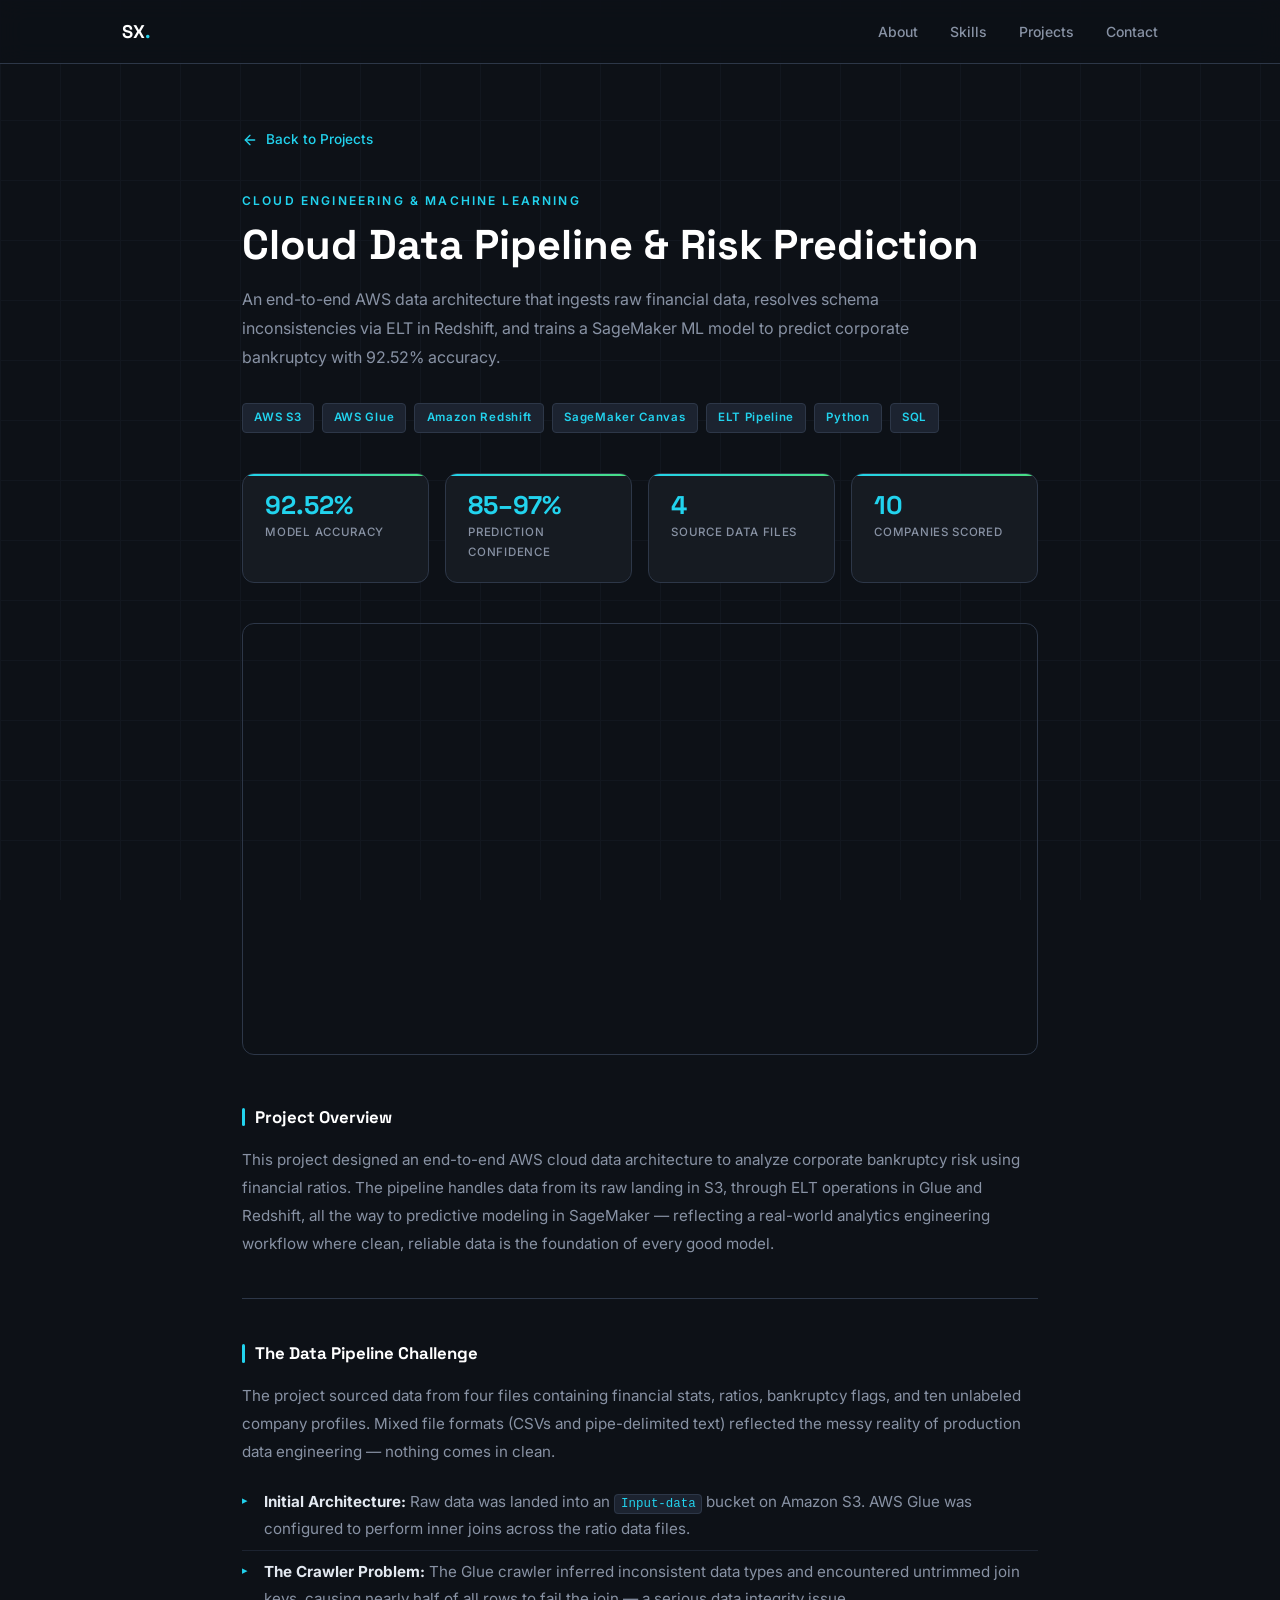
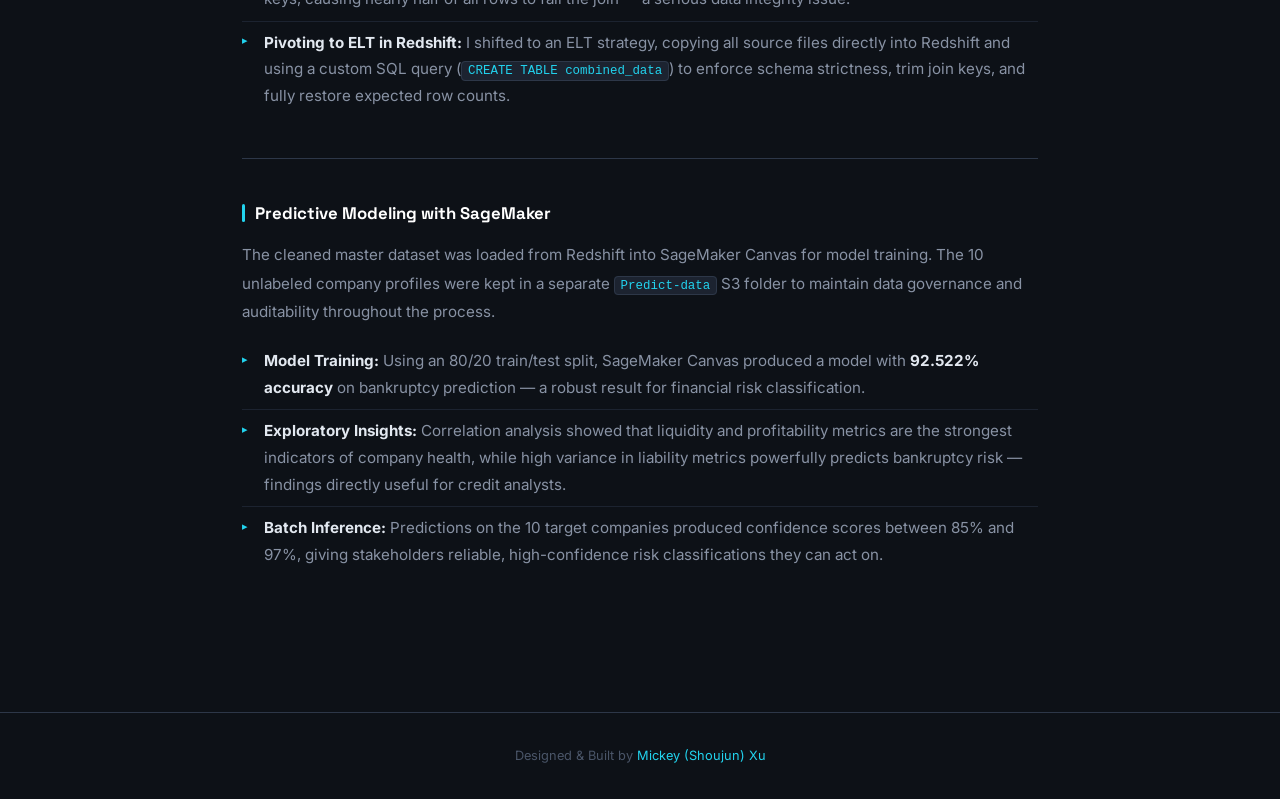
==== cloud-pipeline.html @ ebb6d23f "Add files via upload" ====
<!DOCTYPE html>
<html lang="en">
<head>
  <meta charset="UTF-8" />
  <meta name="viewport" content="width=device-width, initial-scale=1.0" />
  <title>Cloud Data Pipeline & Risk Prediction | Mickey Xu</title>
  <meta name="description" content="End-to-end AWS cloud data pipeline and bankruptcy prediction ML model — 92.52% accuracy." />
  <link rel="preconnect" href="https://fonts.googleapis.com" />
  <link rel="preconnect" href="https://fonts.gstatic.com" crossorigin />
  <link href="https://fonts.googleapis.com/css2?family=Inter:wght@300;400;500;600;700&family=Space+Grotesk:wght@400;600;700&display=swap" rel="stylesheet" />
  <style>
    *, *::before, *::after { box-sizing: border-box; margin: 0; padding: 0; }
    :root {
      --bg: #0d1117; --surface: #161b22; --surface2: #1c2330;
      --border: #2d3748; --cyan: #22d3ee; --cyan-dim: #0891b2;
      --cyan-glow: rgba(34,211,238,0.12); --green: #4ade80;
      --text: #e2e8f0; --text-muted: #8892a4; --text-dim: #4a5568; --white: #ffffff;
    }
    html { scroll-behavior: smooth; }
    body { font-family: 'Inter', sans-serif; background: var(--bg); color: var(--text); line-height: 1.7; overflow-x: hidden; }
    a { color: inherit; text-decoration: none; }
    ul { list-style: none; }
    ::-webkit-scrollbar { width: 6px; }
    ::-webkit-scrollbar-track { background: var(--bg); }
    ::-webkit-scrollbar-thumb { background: var(--cyan-dim); border-radius: 3px; }
    .container { max-width: 860px; margin: 0 auto; padding: 0 2rem; }
    body::before {
      content: ''; position: fixed; inset: 0;
      background-image: linear-gradient(var(--border) 1px, transparent 1px), linear-gradient(90deg, var(--border) 1px, transparent 1px);
      background-size: 60px 60px; opacity: 0.18; pointer-events: none; z-index: 0;
    }
    body > * { position: relative; z-index: 1; }
    .navbar { position: fixed; top: 0; left: 0; right: 0; z-index: 100; padding: 1rem 0; background: rgba(13,17,23,0.92); backdrop-filter: blur(12px); border-bottom: 1px solid var(--border); }
    .nav-inner { max-width: 1100px; margin: 0 auto; padding: 0 2rem; display: flex; align-items: center; justify-content: space-between; }
    .logo { font-family: 'Space Grotesk', sans-serif; font-size: 1.15rem; font-weight: 700; color: var(--white); }
    .logo span { color: var(--cyan); }
    .nav-links { display: flex; gap: 2rem; align-items: center; }
    .nav-links a { font-size: 0.875rem; font-weight: 500; color: var(--text-muted); transition: color 0.2s; }
    .nav-links a:hover { color: var(--cyan); }
    .page { padding: 8rem 0 6rem; }
    .back-link { display: inline-flex; align-items: center; gap: 0.5rem; color: var(--cyan); font-size: 0.85rem; font-weight: 500; margin-bottom: 2.5rem; transition: gap 0.2s; }
    .back-link:hover { gap: 0.8rem; }
    .proj-eyebrow { font-size: 0.75rem; font-weight: 600; letter-spacing: 0.18em; text-transform: uppercase; color: var(--cyan); margin-bottom: 0.6rem; }
    .proj-title { font-family: 'Space Grotesk', sans-serif; font-size: clamp(1.8rem, 4vw, 2.6rem); font-weight: 700; color: var(--white); line-height: 1.15; margin-bottom: 1rem; }
    .proj-subtitle { color: var(--text-muted); font-size: 1rem; margin-bottom: 2rem; line-height: 1.8; max-width: 680px; }
    .tech-row { display: flex; flex-wrap: wrap; gap: 0.5rem; margin-bottom: 2.5rem; }
    .tech-chip { font-size: 0.72rem; padding: 0.25rem 0.7rem; border-radius: 4px; background: var(--surface2); border: 1px solid var(--border); color: var(--cyan); font-weight: 600; letter-spacing: 0.06em; }
    .stats-row { display: grid; grid-template-columns: repeat(auto-fit, minmax(160px, 1fr)); gap: 1rem; margin-bottom: 2.5rem; }
    .stat-card { background: var(--surface); border: 1px solid var(--border); border-radius: 12px; padding: 1.2rem 1.4rem; position: relative; overflow: hidden; }
    .stat-card::after { content: ''; position: absolute; top: 0; left: 0; right: 0; height: 2px; background: linear-gradient(90deg, var(--cyan), var(--green)); }
    .stat-value { font-family: 'Space Grotesk', sans-serif; font-size: 1.6rem; font-weight: 700; color: var(--cyan); line-height: 1; margin-bottom: 0.3rem; }
    .stat-label { font-size: 0.72rem; color: var(--text-muted); font-weight: 500; text-transform: uppercase; letter-spacing: 0.06em; }
    .video-wrap { border-radius: 12px; overflow: hidden; border: 1px solid var(--border); margin-bottom: 3rem; }
    .video-wrap iframe { display: block; width: 100%; height: 430px; }
    .proj-section { margin-bottom: 2.5rem; }
    .proj-section-title { font-family: 'Space Grotesk', sans-serif; font-size: 1.05rem; font-weight: 700; color: var(--white); margin-bottom: 0.9rem; display: flex; align-items: center; gap: 0.6rem; }
    .proj-section-title::before { content: ''; display: inline-block; width: 3px; height: 1.1em; background: var(--cyan); border-radius: 2px; }
    .proj-section p { color: var(--text-muted); font-size: 0.95rem; line-height: 1.85; margin-bottom: 0.9rem; }
    .proj-section p strong { color: var(--text); }
    .proj-list { padding-left: 0; margin-top: 0.6rem; }
    .proj-list li { color: var(--text-muted); font-size: 0.95rem; padding: 0.5rem 0 0.5rem 1.4rem; position: relative; line-height: 1.75; border-bottom: 1px solid var(--surface2); }
    .proj-list li:last-child { border-bottom: none; }
    .proj-list li::before { content: '▸'; position: absolute; left: 0; color: var(--cyan); font-size: 0.7rem; top: 0.62rem; }
    .proj-list li strong { color: var(--text); }
    code { font-family: monospace; font-size: 0.82em; background: var(--surface2); padding: 0.15em 0.45em; border-radius: 4px; border: 1px solid var(--border); color: var(--cyan); }
    .divider { border: none; border-top: 1px solid var(--border); margin: 2.5rem 0; }
    footer { padding: 2rem 0; border-top: 1px solid var(--border); text-align: center; }
    .footer-credit { font-size: 0.8rem; color: var(--text-dim); }
    .footer-credit span { color: var(--cyan); }
    @media (max-width: 640px) { .video-wrap iframe { height: 220px; } .stats-row { grid-template-columns: 1fr 1fr; } }
  </style>
</head>
<body>

  <nav class="navbar">
    <div class="nav-inner">
      <a href="index.html" class="logo">SX<span>.</span></a>
      <ul class="nav-links">
        <li><a href="index.html#about">About</a></li>
        <li><a href="index.html#skills">Skills</a></li>
        <li><a href="index.html#projects">Projects</a></li>
        <li><a href="index.html#contact">Contact</a></li>
      </ul>
    </div>
  </nav>

  <main class="page">
    <div class="container">

      <a href="index.html#projects" class="back-link">
        <svg width="16" height="16" viewBox="0 0 24 24" fill="none" stroke="currentColor" stroke-width="2" stroke-linecap="round" stroke-linejoin="round"><line x1="19" y1="12" x2="5" y2="12"></line><polyline points="12 19 5 12 12 5"></polyline></svg>
        Back to Projects
      </a>

      <p class="proj-eyebrow">Cloud Engineering &amp; Machine Learning</p>
      <h1 class="proj-title">Cloud Data Pipeline &amp; Risk Prediction</h1>
      <p class="proj-subtitle">An end-to-end AWS data architecture that ingests raw financial data, resolves schema inconsistencies via ELT in Redshift, and trains a SageMaker ML model to predict corporate bankruptcy with 92.52% accuracy.</p>

      <div class="tech-row">
        <span class="tech-chip">AWS S3</span>
        <span class="tech-chip">AWS Glue</span>
        <span class="tech-chip">Amazon Redshift</span>
        <span class="tech-chip">SageMaker Canvas</span>
        <span class="tech-chip">ELT Pipeline</span>
        <span class="tech-chip">Python</span>
        <span class="tech-chip">SQL</span>
      </div>

      <div class="stats-row">
        <div class="stat-card">
          <div class="stat-value">92.52%</div>
          <div class="stat-label">Model Accuracy</div>
        </div>
        <div class="stat-card">
          <div class="stat-value">85–97%</div>
          <div class="stat-label">Prediction Confidence</div>
        </div>
        <div class="stat-card">
          <div class="stat-value">4</div>
          <div class="stat-label">Source Data Files</div>
        </div>
        <div class="stat-card">
          <div class="stat-value">10</div>
          <div class="stat-label">Companies Scored</div>
        </div>
      </div>

      <div class="video-wrap">
        <iframe src="https://www.youtube.com/embed/1u9hq6f0q9c" title="Cloud Data Pipeline Demo" frameborder="0" allow="accelerometer; autoplay; clipboard-write; encrypted-media; gyroscope; picture-in-picture; web-share" allowfullscreen></iframe>
      </div>

      <div class="proj-section">
        <h2 class="proj-section-title">Project Overview</h2>
        <p>This project designed an end-to-end AWS cloud data architecture to analyze corporate bankruptcy risk using financial ratios. The pipeline handles data from its raw landing in S3, through ELT operations in Glue and Redshift, all the way to predictive modeling in SageMaker — reflecting a real-world analytics engineering workflow where clean, reliable data is the foundation of every good model.</p>
      </div>

      <hr class="divider" />

      <div class="proj-section">
        <h2 class="proj-section-title">The Data Pipeline Challenge</h2>
        <p>The project sourced data from four files containing financial stats, ratios, bankruptcy flags, and ten unlabeled company profiles. Mixed file formats (CSVs and pipe-delimited text) reflected the messy reality of production data engineering — nothing comes in clean.</p>
        <ul class="proj-list">
          <li><strong>Initial Architecture:</strong> Raw data was landed into an <code>Input-data</code> bucket on Amazon S3. AWS Glue was configured to perform inner joins across the ratio data files.</li>
          <li><strong>The Crawler Problem:</strong> The Glue crawler inferred inconsistent data types and encountered untrimmed join keys, causing nearly half of all rows to fail the join — a serious data integrity issue.</li>
          <li><strong>Pivoting to ELT in Redshift:</strong> I shifted to an ELT strategy, copying all source files directly into Redshift and using a custom SQL query (<code>CREATE TABLE combined_data</code>) to enforce schema strictness, trim join keys, and fully restore expected row counts.</li>
        </ul>
      </div>

      <hr class="divider" />

      <div class="proj-section">
        <h2 class="proj-section-title">Predictive Modeling with SageMaker</h2>
        <p>The cleaned master dataset was loaded from Redshift into SageMaker Canvas for model training. The 10 unlabeled company profiles were kept in a separate <code>Predict-data</code> S3 folder to maintain data governance and auditability throughout the process.</p>
        <ul class="proj-list">
          <li><strong>Model Training:</strong> Using an 80/20 train/test split, SageMaker Canvas produced a model with <strong>92.522% accuracy</strong> on bankruptcy prediction — a robust result for financial risk classification.</li>
          <li><strong>Exploratory Insights:</strong> Correlation analysis showed that liquidity and profitability metrics are the strongest indicators of company health, while high variance in liability metrics powerfully predicts bankruptcy risk — findings directly useful for credit analysts.</li>
          <li><strong>Batch Inference:</strong> Predictions on the 10 target companies produced confidence scores between 85% and 97%, giving stakeholders reliable, high-confidence risk classifications they can act on.</li>
        </ul>
      </div>

    </div>
  </main>

  <footer>
    <div class="footer-credit">Designed &amp; Built by <span>Mickey (Shoujun) Xu</span></div>
  </footer>

</body>
</html>
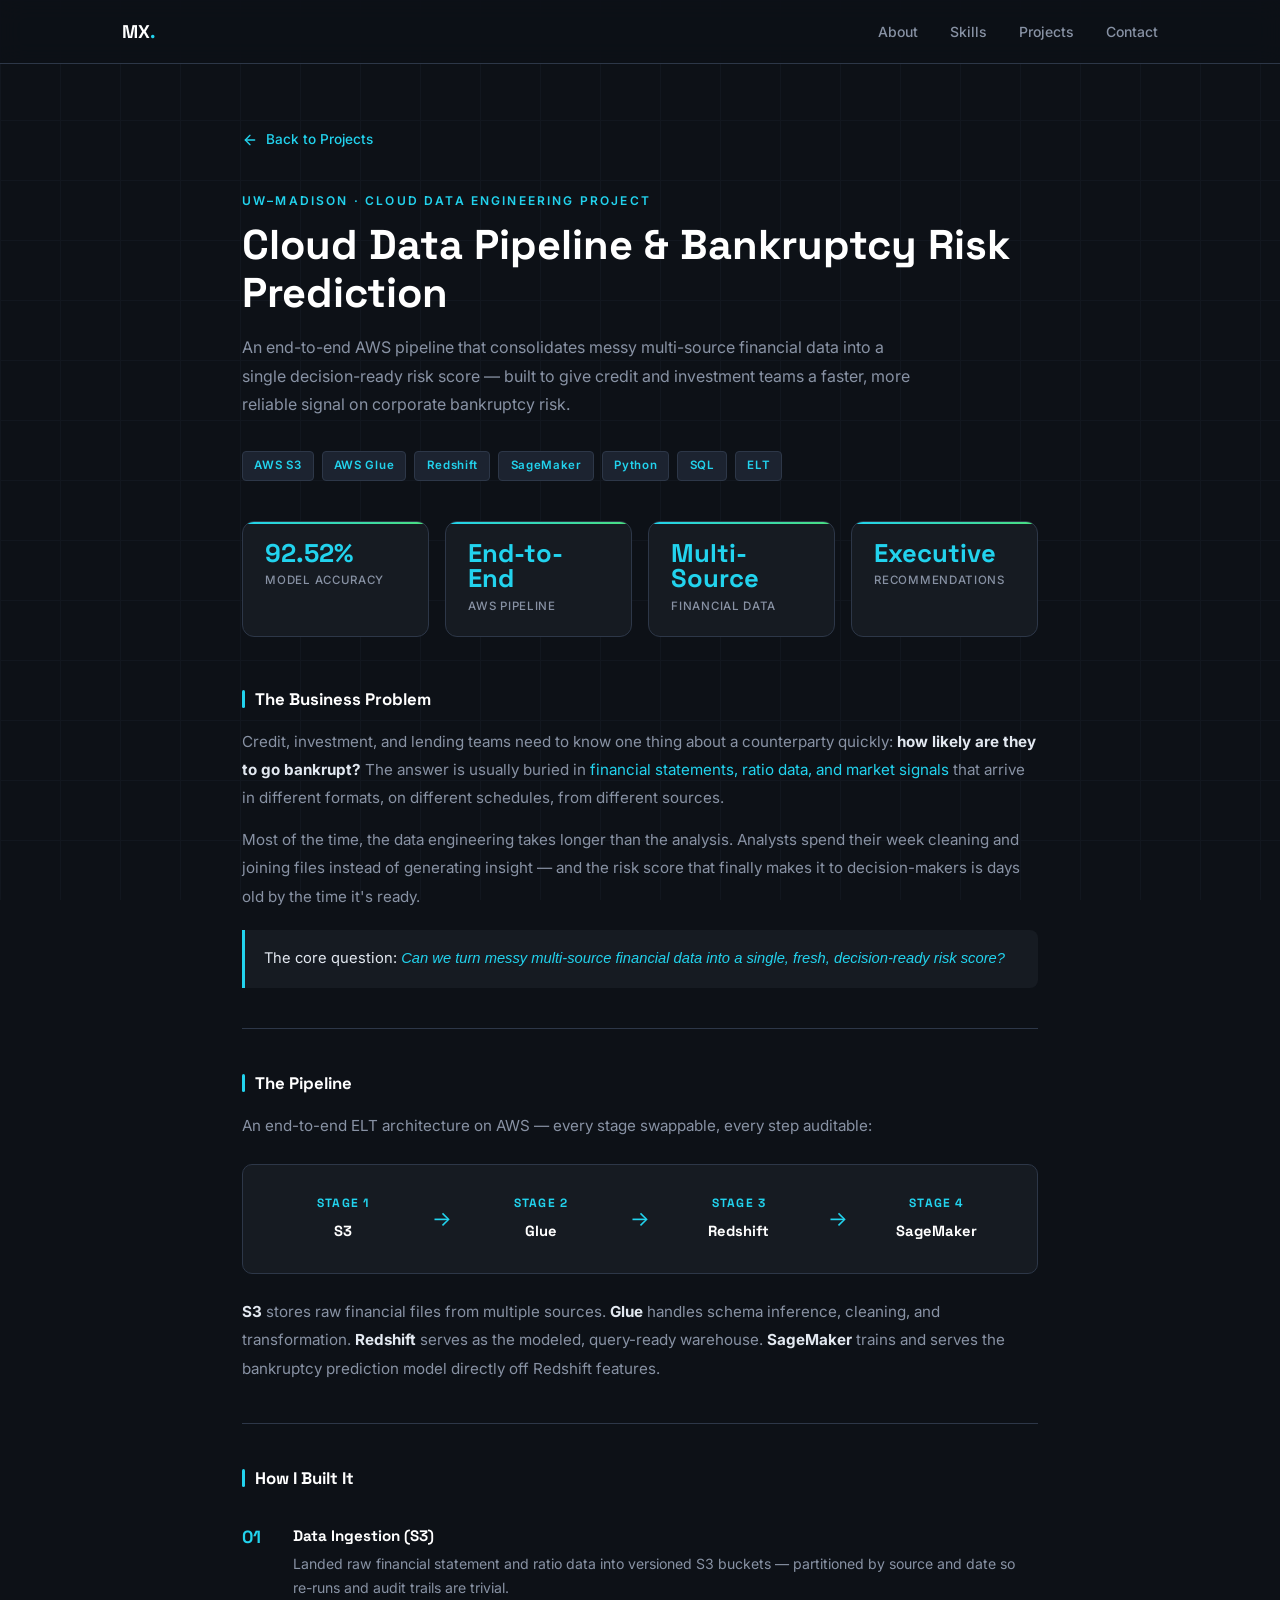
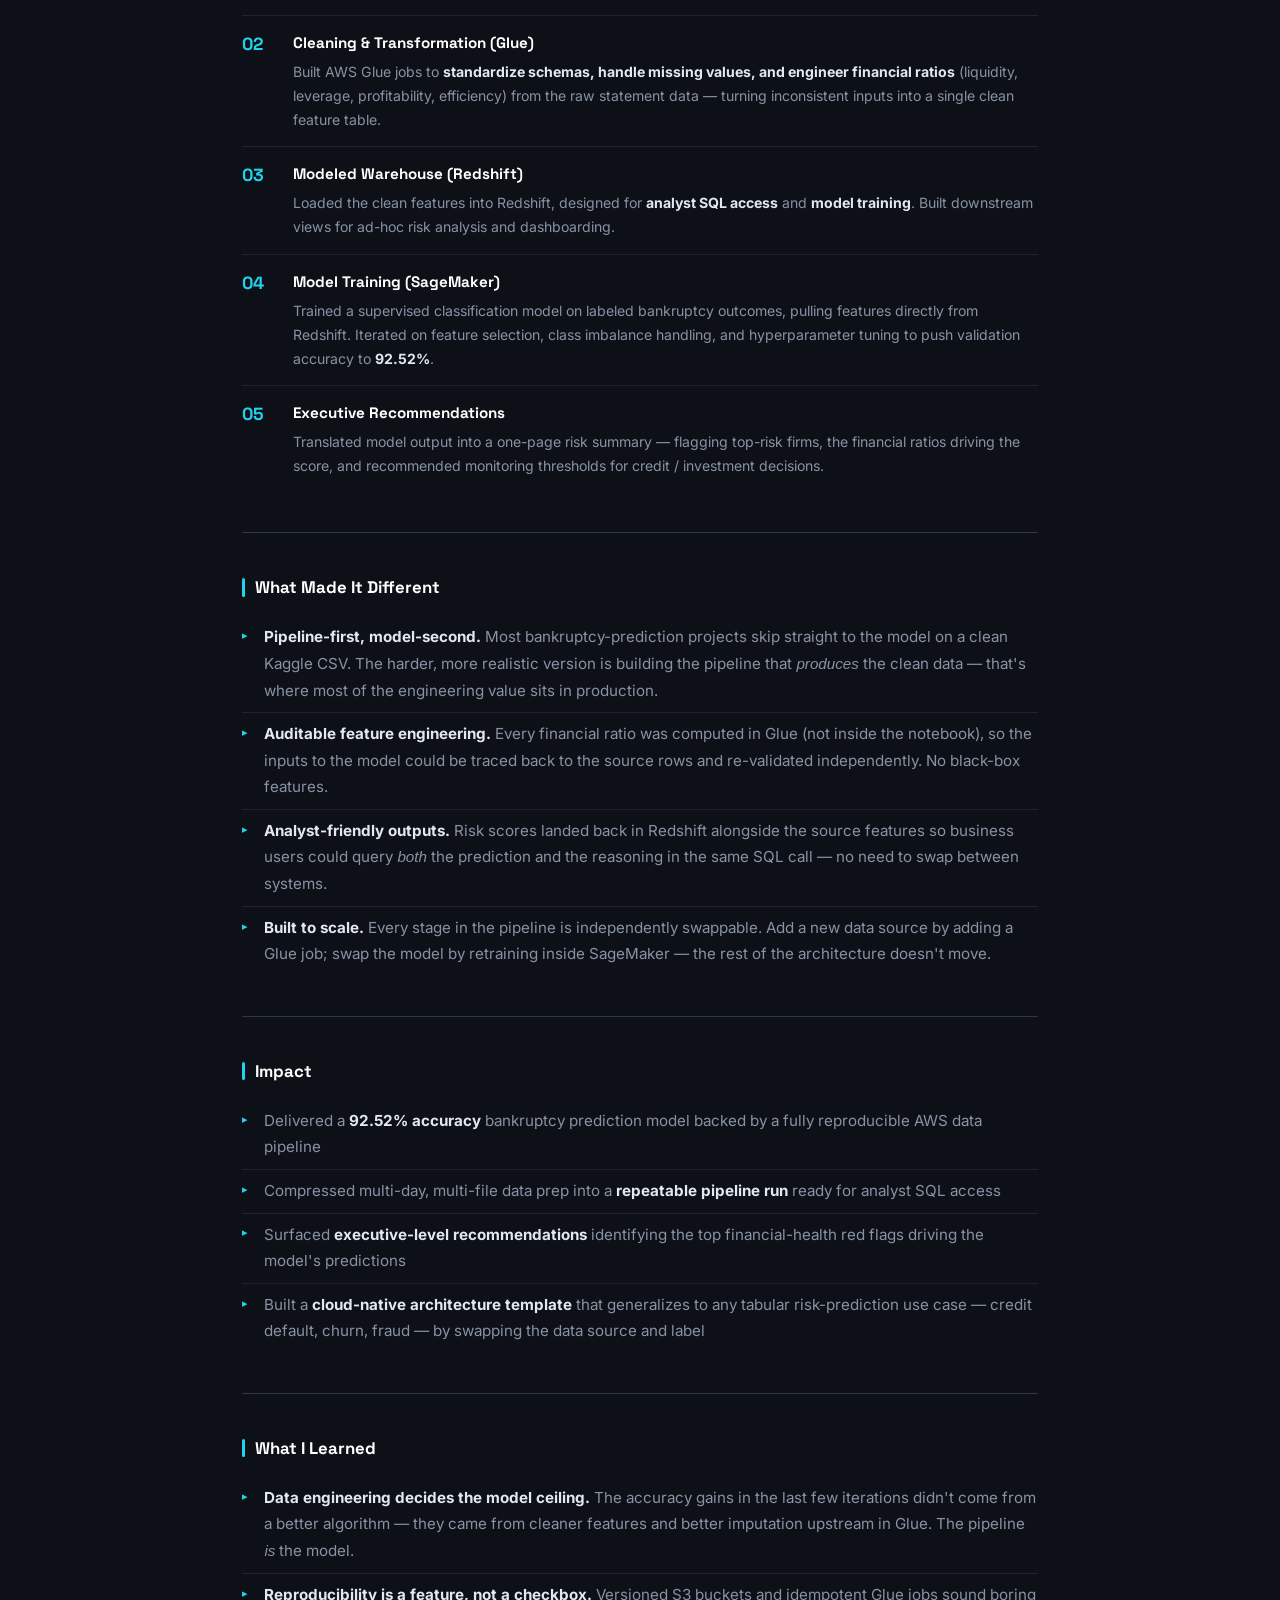
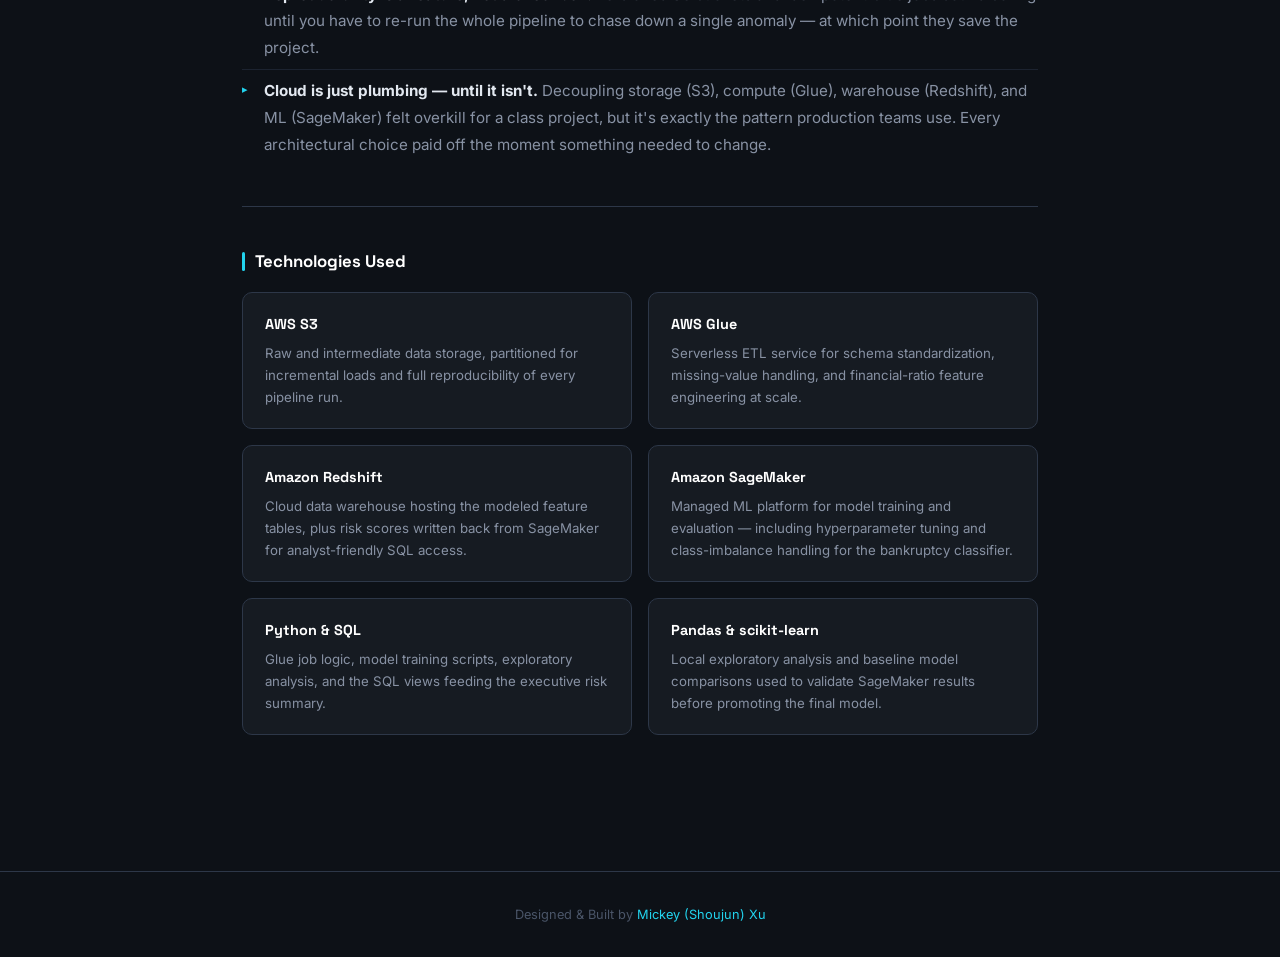
==== commit b67d4c66: "Add files via upload" ====
--- a/cloud-pipeline.html
+++ b/cloud-pipeline.html
@@ -3,8 +3,8 @@
 <head>
   <meta charset="UTF-8" />
   <meta name="viewport" content="width=device-width, initial-scale=1.0" />
-  <title>Cloud Data Pipeline & Risk Prediction | Mickey Xu</title>
-  <meta name="description" content="End-to-end AWS cloud data pipeline and bankruptcy prediction ML model — 92.52% accuracy." />
+  <title>Cloud Data Pipeline &amp; Bankruptcy Prediction | Mickey Xu</title>
+  <meta name="description" content="End-to-end AWS ELT pipeline (S3 → Glue → Redshift → SageMaker) feeding a corporate bankruptcy prediction model with 92.52% accuracy — built to consolidate messy multi-source financial data into a single decision-ready risk score." />
   <link rel="preconnect" href="https://fonts.googleapis.com" />
   <link rel="preconnect" href="https://fonts.gstatic.com" crossorigin />
   <link href="https://fonts.googleapis.com/css2?family=Inter:wght@300;400;500;600;700&family=Space+Grotesk:wght@400;600;700&display=swap" rel="stylesheet" />
@@ -45,36 +45,61 @@
     .proj-subtitle { color: var(--text-muted); font-size: 1rem; margin-bottom: 2rem; line-height: 1.8; max-width: 680px; }
     .tech-row { display: flex; flex-wrap: wrap; gap: 0.5rem; margin-bottom: 2.5rem; }
     .tech-chip { font-size: 0.72rem; padding: 0.25rem 0.7rem; border-radius: 4px; background: var(--surface2); border: 1px solid var(--border); color: var(--cyan); font-weight: 600; letter-spacing: 0.06em; }
-    .stats-row { display: grid; grid-template-columns: repeat(auto-fit, minmax(160px, 1fr)); gap: 1rem; margin-bottom: 2.5rem; }
+    .stats-row { display: grid; grid-template-columns: repeat(auto-fit, minmax(160px, 1fr)); gap: 1rem; margin-bottom: 3rem; }
     .stat-card { background: var(--surface); border: 1px solid var(--border); border-radius: 12px; padding: 1.2rem 1.4rem; position: relative; overflow: hidden; }
     .stat-card::after { content: ''; position: absolute; top: 0; left: 0; right: 0; height: 2px; background: linear-gradient(90deg, var(--cyan), var(--green)); }
     .stat-value { font-family: 'Space Grotesk', sans-serif; font-size: 1.6rem; font-weight: 700; color: var(--cyan); line-height: 1; margin-bottom: 0.3rem; }
     .stat-label { font-size: 0.72rem; color: var(--text-muted); font-weight: 500; text-transform: uppercase; letter-spacing: 0.06em; }
-    .video-wrap { border-radius: 12px; overflow: hidden; border: 1px solid var(--border); margin-bottom: 3rem; }
-    .video-wrap iframe { display: block; width: 100%; height: 430px; }
     .proj-section { margin-bottom: 2.5rem; }
     .proj-section-title { font-family: 'Space Grotesk', sans-serif; font-size: 1.05rem; font-weight: 700; color: var(--white); margin-bottom: 0.9rem; display: flex; align-items: center; gap: 0.6rem; }
     .proj-section-title::before { content: ''; display: inline-block; width: 3px; height: 1.1em; background: var(--cyan); border-radius: 2px; }
     .proj-section p { color: var(--text-muted); font-size: 0.95rem; line-height: 1.85; margin-bottom: 0.9rem; }
     .proj-section p strong { color: var(--text); }
+    .proj-section p em { color: var(--cyan); font-style: normal; }
     .proj-list { padding-left: 0; margin-top: 0.6rem; }
     .proj-list li { color: var(--text-muted); font-size: 0.95rem; padding: 0.5rem 0 0.5rem 1.4rem; position: relative; line-height: 1.75; border-bottom: 1px solid var(--surface2); }
     .proj-list li:last-child { border-bottom: none; }
     .proj-list li::before { content: '▸'; position: absolute; left: 0; color: var(--cyan); font-size: 0.7rem; top: 0.62rem; }
     .proj-list li strong { color: var(--text); }
-    code { font-family: monospace; font-size: 0.82em; background: var(--surface2); padding: 0.15em 0.45em; border-radius: 4px; border: 1px solid var(--border); color: var(--cyan); }
+    .data-cards { display: grid; grid-template-columns: repeat(auto-fit, minmax(220px, 1fr)); gap: 1rem; margin-top: 1rem; }
+    .data-card { background: var(--surface); border: 1px solid var(--border); border-radius: 10px; padding: 1.2rem; }
+    .data-card-title { font-family: 'Space Grotesk', sans-serif; font-size: 0.8rem; font-weight: 700; color: var(--cyan); text-transform: uppercase; letter-spacing: 0.08em; margin-bottom: 0.5rem; }
+    .data-card-desc { font-size: 0.83rem; color: var(--text-muted); line-height: 1.65; }
+    .tech-cards { display: grid; grid-template-columns: 1fr 1fr; gap: 1rem; margin-top: 1rem; }
+    .tech-card { background: var(--surface); border: 1px solid var(--border); border-radius: 10px; padding: 1.2rem 1.4rem; }
+    .tech-card-name { font-family: 'Space Grotesk', sans-serif; font-weight: 700; color: var(--white); font-size: 0.9rem; margin-bottom: 0.4rem; }
+    .tech-card-desc { font-size: 0.83rem; color: var(--text-muted); line-height: 1.65; }
+    .flow-steps { margin-top: 1rem; }
+    .flow-step { display: grid; grid-template-columns: 2.2rem 1fr; gap: 1rem; padding: 0.9rem 0; border-bottom: 1px solid var(--surface2); }
+    .flow-step:last-child { border-bottom: none; }
+    .flow-num { font-family: 'Space Grotesk', sans-serif; font-size: 1.1rem; font-weight: 700; color: var(--cyan); }
+    .flow-body h4 { font-family: 'Space Grotesk', sans-serif; font-size: 0.95rem; font-weight: 700; color: var(--white); margin-bottom: 0.25rem; }
+    .flow-body p { font-size: 0.88rem; color: var(--text-muted); line-height: 1.7; margin: 0; }
+    .callout { border-left: 3px solid var(--cyan); background: var(--surface); padding: 1rem 1.2rem; border-radius: 0 8px 8px 0; margin: 1.2rem 0; }
+    .callout p { font-size: 0.92rem; color: var(--text); margin: 0; line-height: 1.75; }
+    .callout p em { color: var(--cyan); font-style: italic; }
+    /* Pipeline diagram */
+    .pipeline { display: flex; align-items: center; justify-content: space-between; flex-wrap: wrap; gap: 0.5rem; margin: 1.5rem 0; padding: 1.2rem; background: var(--surface); border: 1px solid var(--border); border-radius: 10px; }
+    .pipeline-stage { flex: 1; min-width: 110px; text-align: center; padding: 0.6rem 0.4rem; }
+    .pipeline-icon { font-family: 'Space Grotesk', sans-serif; font-size: 0.75rem; font-weight: 700; color: var(--cyan); letter-spacing: 0.1em; text-transform: uppercase; margin-bottom: 0.35rem; }
+    .pipeline-name { font-family: 'Space Grotesk', sans-serif; font-weight: 700; color: var(--white); font-size: 0.92rem; }
+    .pipeline-arrow { color: var(--cyan); font-size: 1.3rem; flex: 0 0 auto; }
+    @media (max-width: 640px) {
+      .pipeline { flex-direction: column; }
+      .pipeline-arrow { transform: rotate(90deg); }
+    }
     .divider { border: none; border-top: 1px solid var(--border); margin: 2.5rem 0; }
     footer { padding: 2rem 0; border-top: 1px solid var(--border); text-align: center; }
     .footer-credit { font-size: 0.8rem; color: var(--text-dim); }
     .footer-credit span { color: var(--cyan); }
-    @media (max-width: 640px) { .video-wrap iframe { height: 220px; } .stats-row { grid-template-columns: 1fr 1fr; } }
+    @media (max-width: 640px) { .tech-cards { grid-template-columns: 1fr; } }
   </style>
 </head>
 <body>
 
   <nav class="navbar">
     <div class="nav-inner">
-      <a href="index.html" class="logo">SX<span>.</span></a>
+      <a href="index.html" class="logo">MX<span>.</span></a>
       <ul class="nav-links">
         <li><a href="index.html#about">About</a></li>
         <li><a href="index.html#skills">Skills</a></li>
@@ -92,18 +117,18 @@
         Back to Projects
       </a>
 
-      <p class="proj-eyebrow">Cloud Engineering &amp; Machine Learning</p>
-      <h1 class="proj-title">Cloud Data Pipeline &amp; Risk Prediction</h1>
-      <p class="proj-subtitle">An end-to-end AWS data architecture that ingests raw financial data, resolves schema inconsistencies via ELT in Redshift, and trains a SageMaker ML model to predict corporate bankruptcy with 92.52% accuracy.</p>
+      <p class="proj-eyebrow">UW–Madison · Cloud Data Engineering Project</p>
+      <h1 class="proj-title">Cloud Data Pipeline &amp; Bankruptcy Risk Prediction</h1>
+      <p class="proj-subtitle">An end-to-end AWS pipeline that consolidates messy multi-source financial data into a single decision-ready risk score — built to give credit and investment teams a faster, more reliable signal on corporate bankruptcy risk.</p>
 
       <div class="tech-row">
         <span class="tech-chip">AWS S3</span>
         <span class="tech-chip">AWS Glue</span>
-        <span class="tech-chip">Amazon Redshift</span>
-        <span class="tech-chip">SageMaker Canvas</span>
-        <span class="tech-chip">ELT Pipeline</span>
+        <span class="tech-chip">Redshift</span>
+        <span class="tech-chip">SageMaker</span>
         <span class="tech-chip">Python</span>
         <span class="tech-chip">SQL</span>
+        <span class="tech-chip">ELT</span>
       </div>
 
       <div class="stats-row">
@@ -112,50 +137,165 @@
           <div class="stat-label">Model Accuracy</div>
         </div>
         <div class="stat-card">
-          <div class="stat-value">85–97%</div>
-          <div class="stat-label">Prediction Confidence</div>
+          <div class="stat-value">End-to-End</div>
+          <div class="stat-label">AWS Pipeline</div>
         </div>
         <div class="stat-card">
-          <div class="stat-value">4</div>
-          <div class="stat-label">Source Data Files</div>
+          <div class="stat-value">Multi-Source</div>
+          <div class="stat-label">Financial Data</div>
         </div>
         <div class="stat-card">
-          <div class="stat-value">10</div>
-          <div class="stat-label">Companies Scored</div>
-        </div>
-      </div>
-
-      <div class="video-wrap">
-        <iframe src="https://www.youtube.com/embed/1u9hq6f0q9c" title="Cloud Data Pipeline Demo" frameborder="0" allow="accelerometer; autoplay; clipboard-write; encrypted-media; gyroscope; picture-in-picture; web-share" allowfullscreen></iframe>
-      </div>
-
-      <div class="proj-section">
-        <h2 class="proj-section-title">Project Overview</h2>
-        <p>This project designed an end-to-end AWS cloud data architecture to analyze corporate bankruptcy risk using financial ratios. The pipeline handles data from its raw landing in S3, through ELT operations in Glue and Redshift, all the way to predictive modeling in SageMaker — reflecting a real-world analytics engineering workflow where clean, reliable data is the foundation of every good model.</p>
-      </div>
-
-      <hr class="divider" />
-
-      <div class="proj-section">
-        <h2 class="proj-section-title">The Data Pipeline Challenge</h2>
-        <p>The project sourced data from four files containing financial stats, ratios, bankruptcy flags, and ten unlabeled company profiles. Mixed file formats (CSVs and pipe-delimited text) reflected the messy reality of production data engineering — nothing comes in clean.</p>
+          <div class="stat-value">Executive</div>
+          <div class="stat-label">Recommendations</div>
+        </div>
+      </div>
+
+      <div class="proj-section">
+        <h2 class="proj-section-title">The Business Problem</h2>
+        <p>Credit, investment, and lending teams need to know one thing about a counterparty quickly: <strong>how likely are they to go bankrupt?</strong> The answer is usually buried in <em>financial statements, ratio data, and market signals</em> that arrive in different formats, on different schedules, from different sources.</p>
+        <p>Most of the time, the data engineering takes longer than the analysis. Analysts spend their week cleaning and joining files instead of generating insight — and the risk score that finally makes it to decision-makers is days old by the time it's ready.</p>
+        <div class="callout">
+          <p>The core question: <em>Can we turn messy multi-source financial data into a single, fresh, decision-ready risk score?</em></p>
+        </div>
+      </div>
+
+      <hr class="divider" />
+
+      <div class="proj-section">
+        <h2 class="proj-section-title">The Pipeline</h2>
+        <p>An end-to-end ELT architecture on AWS — every stage swappable, every step auditable:</p>
+        <div class="pipeline">
+          <div class="pipeline-stage">
+            <div class="pipeline-icon">Stage 1</div>
+            <div class="pipeline-name">S3</div>
+          </div>
+          <div class="pipeline-arrow">→</div>
+          <div class="pipeline-stage">
+            <div class="pipeline-icon">Stage 2</div>
+            <div class="pipeline-name">Glue</div>
+          </div>
+          <div class="pipeline-arrow">→</div>
+          <div class="pipeline-stage">
+            <div class="pipeline-icon">Stage 3</div>
+            <div class="pipeline-name">Redshift</div>
+          </div>
+          <div class="pipeline-arrow">→</div>
+          <div class="pipeline-stage">
+            <div class="pipeline-icon">Stage 4</div>
+            <div class="pipeline-name">SageMaker</div>
+          </div>
+        </div>
+        <p><strong>S3</strong> stores raw financial files from multiple sources. <strong>Glue</strong> handles schema inference, cleaning, and transformation. <strong>Redshift</strong> serves as the modeled, query-ready warehouse. <strong>SageMaker</strong> trains and serves the bankruptcy prediction model directly off Redshift features.</p>
+      </div>
+
+      <hr class="divider" />
+
+      <div class="proj-section">
+        <h2 class="proj-section-title">How I Built It</h2>
+        <div class="flow-steps">
+          <div class="flow-step">
+            <div class="flow-num">01</div>
+            <div class="flow-body">
+              <h4>Data Ingestion (S3)</h4>
+              <p>Landed raw financial statement and ratio data into versioned S3 buckets — partitioned by source and date so re-runs and audit trails are trivial.</p>
+            </div>
+          </div>
+          <div class="flow-step">
+            <div class="flow-num">02</div>
+            <div class="flow-body">
+              <h4>Cleaning &amp; Transformation (Glue)</h4>
+              <p>Built AWS Glue jobs to <strong>standardize schemas, handle missing values, and engineer financial ratios</strong> (liquidity, leverage, profitability, efficiency) from the raw statement data — turning inconsistent inputs into a single clean feature table.</p>
+            </div>
+          </div>
+          <div class="flow-step">
+            <div class="flow-num">03</div>
+            <div class="flow-body">
+              <h4>Modeled Warehouse (Redshift)</h4>
+              <p>Loaded the clean features into Redshift, designed for <strong>analyst SQL access</strong> and <strong>model training</strong>. Built downstream views for ad-hoc risk analysis and dashboarding.</p>
+            </div>
+          </div>
+          <div class="flow-step">
+            <div class="flow-num">04</div>
+            <div class="flow-body">
+              <h4>Model Training (SageMaker)</h4>
+              <p>Trained a supervised classification model on labeled bankruptcy outcomes, pulling features directly from Redshift. Iterated on feature selection, class imbalance handling, and hyperparameter tuning to push validation accuracy to <strong>92.52%</strong>.</p>
+            </div>
+          </div>
+          <div class="flow-step">
+            <div class="flow-num">05</div>
+            <div class="flow-body">
+              <h4>Executive Recommendations</h4>
+              <p>Translated model output into a one-page risk summary — flagging top-risk firms, the financial ratios driving the score, and recommended monitoring thresholds for credit / investment decisions.</p>
+            </div>
+          </div>
+        </div>
+      </div>
+
+      <hr class="divider" />
+
+      <div class="proj-section">
+        <h2 class="proj-section-title">What Made It Different</h2>
         <ul class="proj-list">
-          <li><strong>Initial Architecture:</strong> Raw data was landed into an <code>Input-data</code> bucket on Amazon S3. AWS Glue was configured to perform inner joins across the ratio data files.</li>
-          <li><strong>The Crawler Problem:</strong> The Glue crawler inferred inconsistent data types and encountered untrimmed join keys, causing nearly half of all rows to fail the join — a serious data integrity issue.</li>
-          <li><strong>Pivoting to ELT in Redshift:</strong> I shifted to an ELT strategy, copying all source files directly into Redshift and using a custom SQL query (<code>CREATE TABLE combined_data</code>) to enforce schema strictness, trim join keys, and fully restore expected row counts.</li>
+          <li><strong>Pipeline-first, model-second.</strong> Most bankruptcy-prediction projects skip straight to the model on a clean Kaggle CSV. The harder, more realistic version is building the pipeline that <em>produces</em> the clean data — that's where most of the engineering value sits in production.</li>
+          <li><strong>Auditable feature engineering.</strong> Every financial ratio was computed in Glue (not inside the notebook), so the inputs to the model could be traced back to the source rows and re-validated independently. No black-box features.</li>
+          <li><strong>Analyst-friendly outputs.</strong> Risk scores landed back in Redshift alongside the source features so business users could query <em>both</em> the prediction and the reasoning in the same SQL call — no need to swap between systems.</li>
+          <li><strong>Built to scale.</strong> Every stage in the pipeline is independently swappable. Add a new data source by adding a Glue job; swap the model by retraining inside SageMaker — the rest of the architecture doesn't move.</li>
         </ul>
       </div>
 
       <hr class="divider" />
 
       <div class="proj-section">
-        <h2 class="proj-section-title">Predictive Modeling with SageMaker</h2>
-        <p>The cleaned master dataset was loaded from Redshift into SageMaker Canvas for model training. The 10 unlabeled company profiles were kept in a separate <code>Predict-data</code> S3 folder to maintain data governance and auditability throughout the process.</p>
+        <h2 class="proj-section-title">Impact</h2>
         <ul class="proj-list">
-          <li><strong>Model Training:</strong> Using an 80/20 train/test split, SageMaker Canvas produced a model with <strong>92.522% accuracy</strong> on bankruptcy prediction — a robust result for financial risk classification.</li>
-          <li><strong>Exploratory Insights:</strong> Correlation analysis showed that liquidity and profitability metrics are the strongest indicators of company health, while high variance in liability metrics powerfully predicts bankruptcy risk — findings directly useful for credit analysts.</li>
-          <li><strong>Batch Inference:</strong> Predictions on the 10 target companies produced confidence scores between 85% and 97%, giving stakeholders reliable, high-confidence risk classifications they can act on.</li>
+          <li>Delivered a <strong>92.52% accuracy</strong> bankruptcy prediction model backed by a fully reproducible AWS data pipeline</li>
+          <li>Compressed multi-day, multi-file data prep into a <strong>repeatable pipeline run</strong> ready for analyst SQL access</li>
+          <li>Surfaced <strong>executive-level recommendations</strong> identifying the top financial-health red flags driving the model's predictions</li>
+          <li>Built a <strong>cloud-native architecture template</strong> that generalizes to any tabular risk-prediction use case — credit default, churn, fraud — by swapping the data source and label</li>
         </ul>
+      </div>
+
+      <hr class="divider" />
+
+      <div class="proj-section">
+        <h2 class="proj-section-title">What I Learned</h2>
+        <ul class="proj-list">
+          <li><strong>Data engineering decides the model ceiling.</strong> The accuracy gains in the last few iterations didn't come from a better algorithm — they came from cleaner features and better imputation upstream in Glue. The pipeline <em>is</em> the model.</li>
+          <li><strong>Reproducibility is a feature, not a checkbox.</strong> Versioned S3 buckets and idempotent Glue jobs sound boring until you have to re-run the whole pipeline to chase down a single anomaly — at which point they save the project.</li>
+          <li><strong>Cloud is just plumbing — until it isn't.</strong> Decoupling storage (S3), compute (Glue), warehouse (Redshift), and ML (SageMaker) felt overkill for a class project, but it's exactly the pattern production teams use. Every architectural choice paid off the moment something needed to change.</li>
+        </ul>
+      </div>
+
+      <hr class="divider" />
+
+      <div class="proj-section">
+        <h2 class="proj-section-title">Technologies Used</h2>
+        <div class="tech-cards">
+          <div class="tech-card">
+            <div class="tech-card-name">AWS S3</div>
+            <div class="tech-card-desc">Raw and intermediate data storage, partitioned for incremental loads and full reproducibility of every pipeline run.</div>
+          </div>
+          <div class="tech-card">
+            <div class="tech-card-name">AWS Glue</div>
+            <div class="tech-card-desc">Serverless ETL service for schema standardization, missing-value handling, and financial-ratio feature engineering at scale.</div>
+          </div>
+          <div class="tech-card">
+            <div class="tech-card-name">Amazon Redshift</div>
+            <div class="tech-card-desc">Cloud data warehouse hosting the modeled feature tables, plus risk scores written back from SageMaker for analyst-friendly SQL access.</div>
+          </div>
+          <div class="tech-card">
+            <div class="tech-card-name">Amazon SageMaker</div>
+            <div class="tech-card-desc">Managed ML platform for model training and evaluation — including hyperparameter tuning and class-imbalance handling for the bankruptcy classifier.</div>
+          </div>
+          <div class="tech-card">
+            <div class="tech-card-name">Python &amp; SQL</div>
+            <div class="tech-card-desc">Glue job logic, model training scripts, exploratory analysis, and the SQL views feeding the executive risk summary.</div>
+          </div>
+          <div class="tech-card">
+            <div class="tech-card-name">Pandas &amp; scikit-learn</div>
+            <div class="tech-card-desc">Local exploratory analysis and baseline model comparisons used to validate SageMaker results before promoting the final model.</div>
+          </div>
+        </div>
       </div>
 
     </div>
